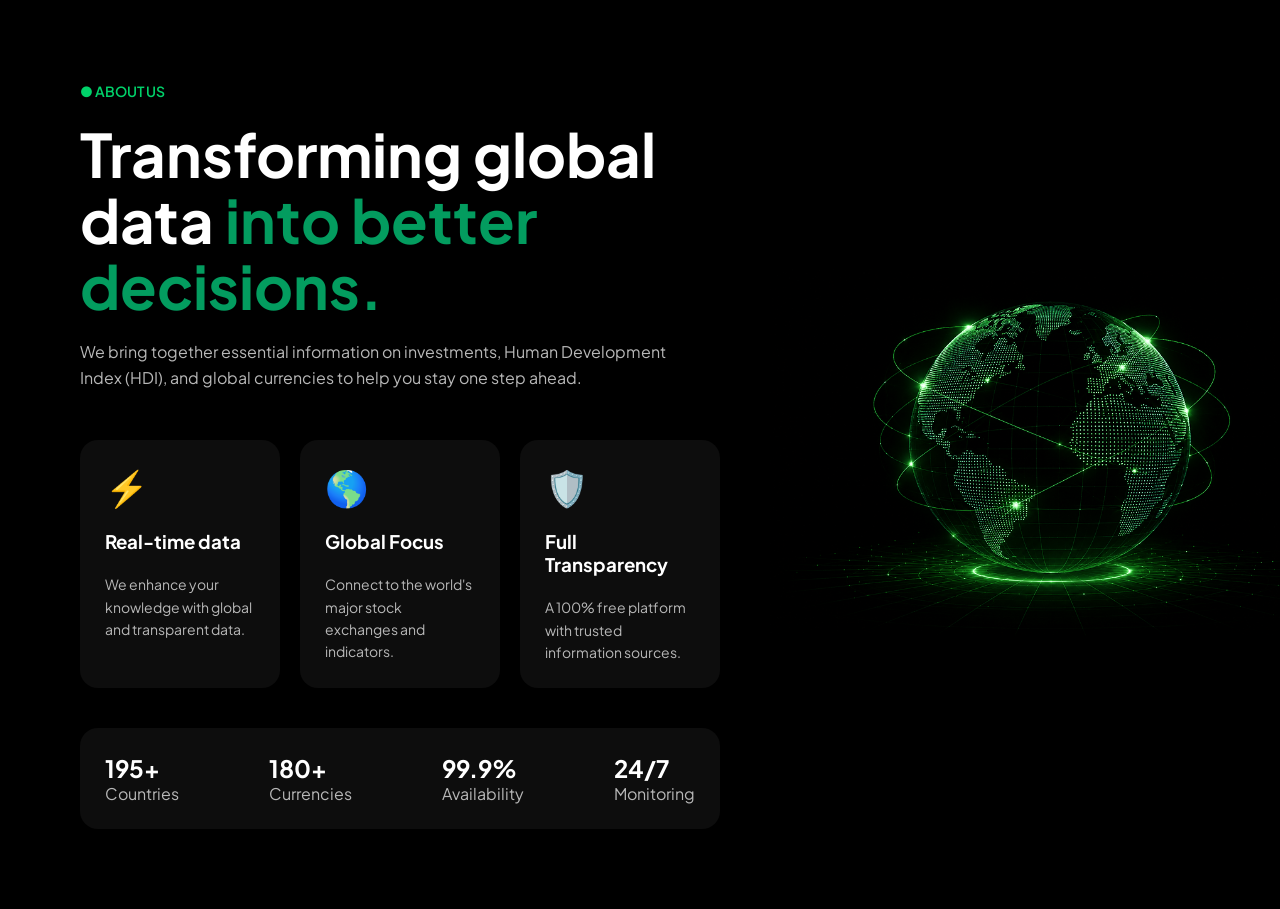
==== aboutUs.html @ 6d00fc7d "criando paginas de contato e about us, para nosso site. Fazendo js simples com if e else" ====
<!doctype html>
<html lang="pt-BR">
  <head>
    <meta charset="UTF-8" />
    <meta name="viewport" content="width=device-width, initial-scale=1.0" />
    <title>Document</title>
    <link rel="stylesheet" href="css/aboutUs.css" />
  </head>
  <body>
    <!doctype html>
    <html lang="en">
      <head>
        <meta charset="UTF-8" />
        <meta name="viewport" content="width=device-width, initial-scale=1.0" />
        <title>About Us</title>

        <link rel="stylesheet" href="about.css" />

        <link
          href="https://fonts.googleapis.com/css2?family=Plus+Jakarta+Sans:wght@300;400;500;600;700&display=swap"
          rel="stylesheet"
        />
      </head>
      <body>
        <section class="about">
          <div class="left">
            <span class="tag">● ABOUT US</span>

            <h1>
              Transforming global data
              <span>into better decisions.</span>
            </h1>

            <p>
              We bring together essential information on investments, Human
              Development Index (HDI), and global currencies to help you stay
              one step ahead.
            </p>

            <div class="cards">
              <div class="card">
                <div class="icon">⚡</div>

                <h3>Real-time data</h3>

                <p>
                  We enhance your knowledge with global and transparent data.
                </p>
              </div>

              <div class="card">
                <div class="icon">🌎</div>

                <h3>Global Focus</h3>

                <p>
                  Connect to the world's major stock exchanges and indicators.
                </p>
              </div>

              <div class="card">
                <div class="icon">🛡️</div>

                <h3>Full Transparency</h3>

                <p>A 100% free platform with trusted information sources.</p>
              </div>
            </div>

            <div class="stats">
              <div>
                <h2>195+</h2>
                <span>Countries</span>
              </div>

              <div>
                <h2>180+</h2>
                <span>Currencies</span>
              </div>

              <div>
                <h2>99.9%</h2>
                <span>Availability</span>
              </div>

              <div>
                <h2>24/7</h2>
                <span>Monitoring</span>
              </div>
            </div>
          </div>

          <div class="right">
            <img src="imgs/image 17.png" alt="Globe" />
          </div>
        </section>
      </body>
    </html>
  </body>
</html>
---- css/aboutUs.css ----
*{
    margin:0;
    padding:0;
    box-sizing:border-box;
    font-family:'Plus Jakarta Sans', sans-serif;
}

body{
    background:#000000;
    color:white;
}

.about{
    min-height:100vh;

    display:flex;
    justify-content:space-between;
    align-items:center;

    padding:80px;
    gap:50px;
}

.left{
    max-width:700px;
}

.tag{
    color:#00D26A;
    font-weight:600;
    font-size:14px;
}

h1{
    margin-top:20px;
    font-size:60px;
    line-height:1.1;
}

h1 span{
    color:#039C5F;
}

.left p{
    margin-top:20px;
    color:#B8B8B8;
    max-width:600px;
    line-height:1.6;
}

.cards{
    display:flex;
    gap:20px;

    margin-top:50px;
}

.card{
    background:#0D0D0D;

    width:200px;

    padding:25px;

    border-radius:18px;

    transition:.3s;
}

.card:hover{
    transform:translateY(-8px);
    border:1px solid #00D26A;
}

.icon{
    font-size:35px;
}

.card h3{
    margin-top:20px;
}

.card p{
    font-size:14px;
}

.stats{
    margin-top:40px;

    background:#0D0D0D;

    border-radius:18px;

    padding:25px;

    display:flex;
    justify-content:space-between;
}

.stats h2{
    color:white;
}

.stats span{
    color:#B8B8B8;
}

.right img{
    width:550px;

    animation:float 5s ease-in-out infinite;
}

@keyframes float{

    0%{
        transform:translateY(0);
    }

    50%{
        transform:translateY(-20px);
    }

    100%{
        transform:translateY(0);
    }

}
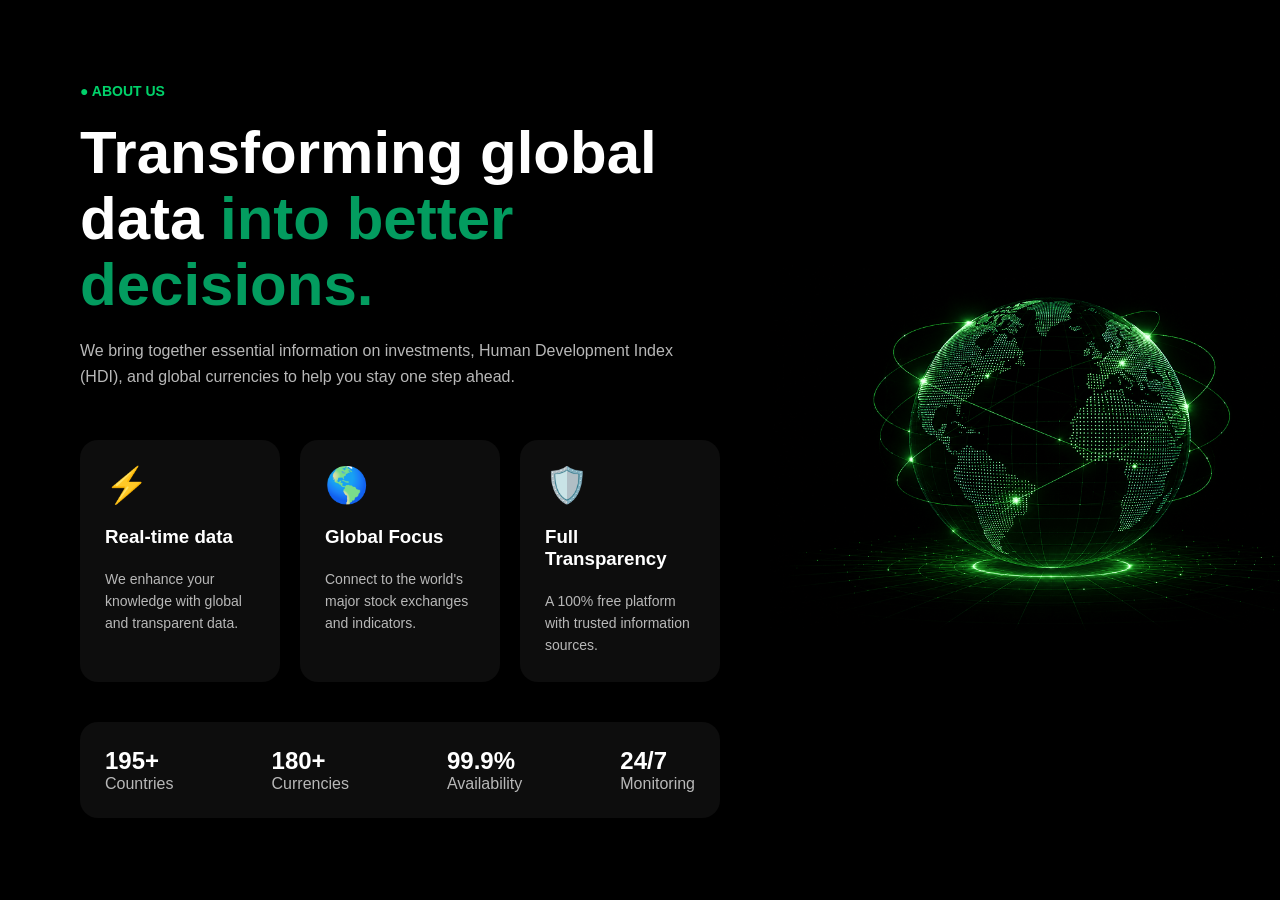
==== commit 99d7f8b5: "finalizando parte com conteudos presentes no index, como o buy me a coffe" ====
--- a/aboutUs.html
+++ b/aboutUs.html
@@ -6,21 +6,6 @@
     <title>Document</title>
     <link rel="stylesheet" href="css/aboutUs.css" />
   </head>
-  <body>
-    <!doctype html>
-    <html lang="en">
-      <head>
-        <meta charset="UTF-8" />
-        <meta name="viewport" content="width=device-width, initial-scale=1.0" />
-        <title>About Us</title>
-
-        <link rel="stylesheet" href="about.css" />
-
-        <link
-          href="https://fonts.googleapis.com/css2?family=Plus+Jakarta+Sans:wght@300;400;500;600;700&display=swap"
-          rel="stylesheet"
-        />
-      </head>
       <body>
         <section class="about">
           <div class="left">
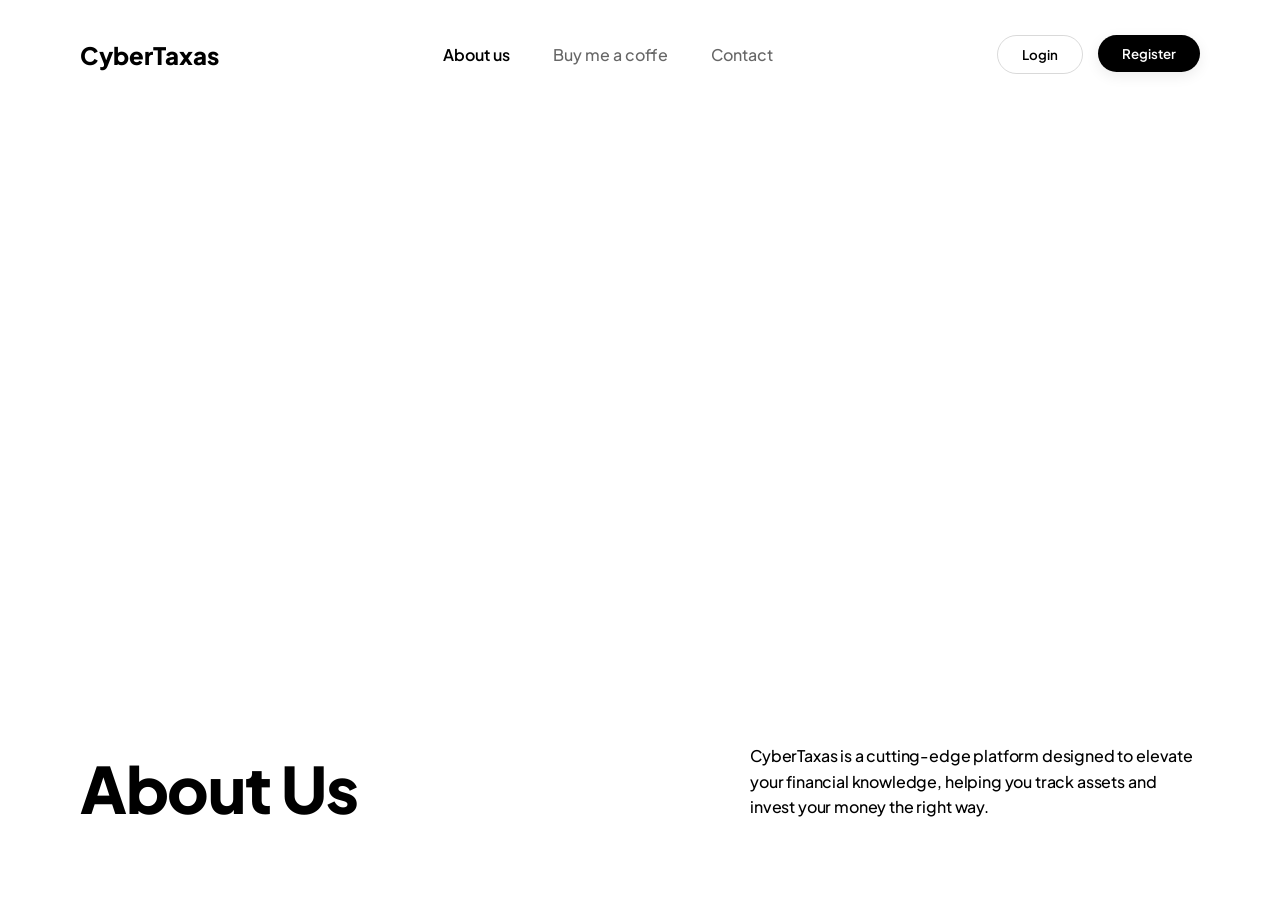
==== commit 02743578: "About Us refeito" ====
--- a/aboutUs.html
+++ b/aboutUs.html
@@ -3,83 +3,50 @@
   <head>
     <meta charset="UTF-8" />
     <meta name="viewport" content="width=device-width, initial-scale=1.0" />
-    <title>Document</title>
+    <title>About Us | CyberTaxas</title>
+    <link rel="preconnect" href="https://fonts.googleapis.com" />
+    <link rel="preconnect" href="https://fonts.gstatic.com" crossorigin />
+    <link href="https://fonts.googleapis.com/css2?family=Plus+Jakarta+Sans:wght@200..800&display=swap" rel="stylesheet" />
+    
     <link rel="stylesheet" href="css/aboutUs.css" />
   </head>
-      <body>
-        <section class="about">
-          <div class="left">
-            <span class="tag">● ABOUT US</span>
+  <body>
+    <video autoplay muted loop playsinline class="coin-video video-light">
+      <source src="videos/bg-about.mp4" type="video/mp4" />
+    </video> 
 
-            <h1>
-              Transforming global data
-              <span>into better decisions.</span>
-            </h1>
+    <div class="page-container">
+      
+      <header class="header">
+        <div class="logo">
+          <a href="index.html" class="brand-logo">CyberTaxas</a>
+        </div>
+        <nav class="links">
+          <a href="aboutUs.html" class="active">About us</a>
+          <a href="buyMeAcoffe.html">Buy me a coffe</a>
+          <a href="#">Contact</a>
+        </nav>
 
-            <p>
-              We bring together essential information on investments, Human
-              Development Index (HDI), and global currencies to help you stay
-              one step ahead.
-            </p>
+        <div class="login-buttons">
+          <a href="login.html">
+            <button class="btn btn-secondary">Login</button>
+          </a>
+          <a href="register.html">
+            <button class="btn btn-primary">Register</button>
+          </a>
+        </div>
+      </header>
 
-            <div class="cards">
-              <div class="card">
-                <div class="icon">⚡</div>
+      <main class="content-footer">
+        <h1 class="about-title">About Us</h1>
+        
+        <p class="about-description">
+          CyberTaxas is a cutting-edge platform designed to elevate your financial knowledge, 
+          helping you track assets and invest your money the right way.
+        </p>
+      </main>
 
-                <h3>Real-time data</h3>
 
-                <p>
-                  We enhance your knowledge with global and transparent data.
-                </p>
-              </div>
-
-              <div class="card">
-                <div class="icon">🌎</div>
-
-                <h3>Global Focus</h3>
-
-                <p>
-                  Connect to the world's major stock exchanges and indicators.
-                </p>
-              </div>
-
-              <div class="card">
-                <div class="icon">🛡️</div>
-
-                <h3>Full Transparency</h3>
-
-                <p>A 100% free platform with trusted information sources.</p>
-              </div>
-            </div>
-
-            <div class="stats">
-              <div>
-                <h2>195+</h2>
-                <span>Countries</span>
-              </div>
-
-              <div>
-                <h2>180+</h2>
-                <span>Currencies</span>
-              </div>
-
-              <div>
-                <h2>99.9%</h2>
-                <span>Availability</span>
-              </div>
-
-              <div>
-                <h2>24/7</h2>
-                <span>Monitoring</span>
-              </div>
-            </div>
-          </div>
-
-          <div class="right">
-            <img src="imgs/image 17.png" alt="Globe" />
-          </div>
-        </section>
-      </body>
-    </html>
+    </div>
   </body>
-</html>
+</html>
--- a/css/aboutUs.css
+++ b/css/aboutUs.css
@@ -1,128 +1,198 @@
-*{
-    margin:0;
-    padding:0;
-    box-sizing:border-box;
-    font-family:'Plus Jakarta Sans', sans-serif;
+
+* {
+    box-sizing: border-box;
 }
 
-body{
-    background:#000000;
-    color:white;
+body, html {
+    margin: 0;
+    padding: 0;
+    width: 100%;
+    height: 100%;
+    overflow: hidden;
+    font-family: "Plus Jakarta Sans", sans-serif;
+    background-color: transparent; 
 }
 
-.about{
-    min-height:100vh;
 
-    display:flex;
-    justify-content:space-between;
-    align-items:center;
-
-    padding:80px;
-    gap:50px;
+.coin-video {
+    position: fixed;
+    top: 50%;
+    left: 50%;
+    width: 100vw;
+    height: 100vh;
+    z-index: -1; 
+    transform: translate(-50%, -50%);
+    object-fit: cover;
 }
 
-.left{
-    max-width:700px;
+
+.page-container {
+    position: relative;
+    width: 100%;
+    height: 100%;
+    display: flex;
+    flex-direction: column;
+    justify-content: space-between; 
+    padding: 20px 80px;
+    z-index: 1;
+    background: transparent;
 }
 
-.tag{
-    color:#00D26A;
-    font-weight:600;
-    font-size:14px;
+
+.header {
+    display: flex;
+    justify-content: space-between;
+    align-items: center;
+    width: 100%;
+    padding: 15px 0;
 }
 
-h1{
-    margin-top:20px;
-    font-size:60px;
-    line-height:1.1;
+.brand-logo {
+    font-size: 24px;
+    font-weight: 800;
+    text-decoration: none;
+    color: #000000;
 }
 
-h1 span{
-    color:#039C5F;
+.brand-logo span {
+    color: rgb(56, 255, 189); 
 }
 
-.left p{
-    margin-top:20px;
-    color:#B8B8B8;
-    max-width:600px;
-    line-height:1.6;
+.links a {
+    margin: 0 20px;
+    text-decoration: none;
+    color: rgba(0, 0, 0, 0.6); 
+    font-weight: 500;
+    transition: all 0.3s ease;
 }
 
-.cards{
-    display:flex;
-    gap:20px;
-
-    margin-top:50px;
+.links a:hover, 
+.links a.active {
+    color: #000000;
+    font-weight: 600;
 }
 
-.card{
-    background:#0D0D0D;
 
-    width:200px;
-
-    padding:25px;
-
-    border-radius:18px;
-
-    transition:.3s;
+.login-buttons {
+    display: flex;
+    gap: 15px;
 }
 
-.card:hover{
-    transform:translateY(-8px);
-    border:1px solid #00D26A;
+.btn {
+    padding: 10px 24px;
+    border-radius: 30px;
+    font-family: inherit;
+    font-weight: 600;
+    cursor: pointer;
+    border: none;
+    transition: all 0.3s ease;
 }
 
-.icon{
-    font-size:35px;
+
+.btn-secondary {
+    background-color: transparent;
+    color: #000000;
+    border: 1px solid rgba(0, 0, 0, 0.15);
 }
 
-.card h3{
-    margin-top:20px;
+.btn-secondary:hover {
+    background-color: rgba(0, 0, 0, 0.04);
+    border-color: rgba(0, 0, 0, 0.3);
 }
 
-.card p{
-    font-size:14px;
+
+.btn-primary {
+    background-color: #000000;
+    color: #ffffff;
+    box-shadow: 0 4px 14px rgba(0, 0, 0, 0.08);
 }
 
-.stats{
-    margin-top:40px;
-
-    background:#0D0D0D;
-
-    border-radius:18px;
-
-    padding:25px;
-
-    display:flex;
-    justify-content:space-between;
+.btn-primary:hover {
+    background-color: #1a1a1a;
+    transform: translateY(-1px);
+    box-shadow: 0 6px 20px rgba(0, 0, 0, 0.12);
 }
 
-.stats h2{
-    color:white;
+
+.content-footer {
+    display: flex;
+    justify-content: space-between;
+    align-items: flex-end; 
+    width: 100%;
+    margin-bottom: 60px; 
 }
 
-.stats span{
-    color:#B8B8B8;
+.about-title {
+    font-size: 64px;
+    font-weight: 800;
+    color: #000000;
+    margin: 0;
+    line-height: 1;
+    letter-spacing: -0.02em;
 }
 
-.right img{
-    width:550px;
-
-    animation:float 5s ease-in-out infinite;
+.about-description {
+    max-width: 450px;
+    font-size: 16px;
+    line-height: 1.6;
+    color: #000000; 
+    font-weight: 500;  
+    letter-spacing: -0.01em;
+    margin: 0;
+}
+.scroll-indicator {
+    position: absolute;
+    bottom: 20px;
+    left: 50%;
+    transform: translateX(-50%);
+    font-size: 11px;
+    font-weight: 600;
+    color: rgba(0, 0, 0, 0.5);
+    text-transform: uppercase;
+    letter-spacing: 1.5px;
+    text-align: center;
 }
 
-@keyframes float{
+.scroll-indicator span {
+    display: block;
+    margin-top: 4px;
+    animation: bounce 2s infinite;
+}
 
-    0%{
-        transform:translateY(0);
+@keyframes bounce {
+    0%, 20%, 50%, 80%, 100% { transform: translateY(0); }
+    40% { transform: translateY(-5px); }
+    60% { transform: translateY(-3px); }
+}
+@media (max-width: 768px) {
+    .page-container {
+        padding: 20px;
     }
-
-    50%{
-        transform:translateY(-20px);
+    
+    .header {
+        flex-direction: column;
+        gap: 15px;
     }
-
-    100%{
-        transform:translateY(0);
+    
+    .links {
+        display: flex;
+        gap: 10px;
+        flex-wrap: wrap;
+        justify-content: center;
     }
-
+    
+    .links a {
+        margin: 0 5px;
+    }
+    
+    .content-footer {
+        flex-direction: column;
+        align-items: flex-start;
+        gap: 20px;
+        margin-bottom: 80px;
+    }
+    
+    .about-title {
+        font-size: 40px;
+    }
 }
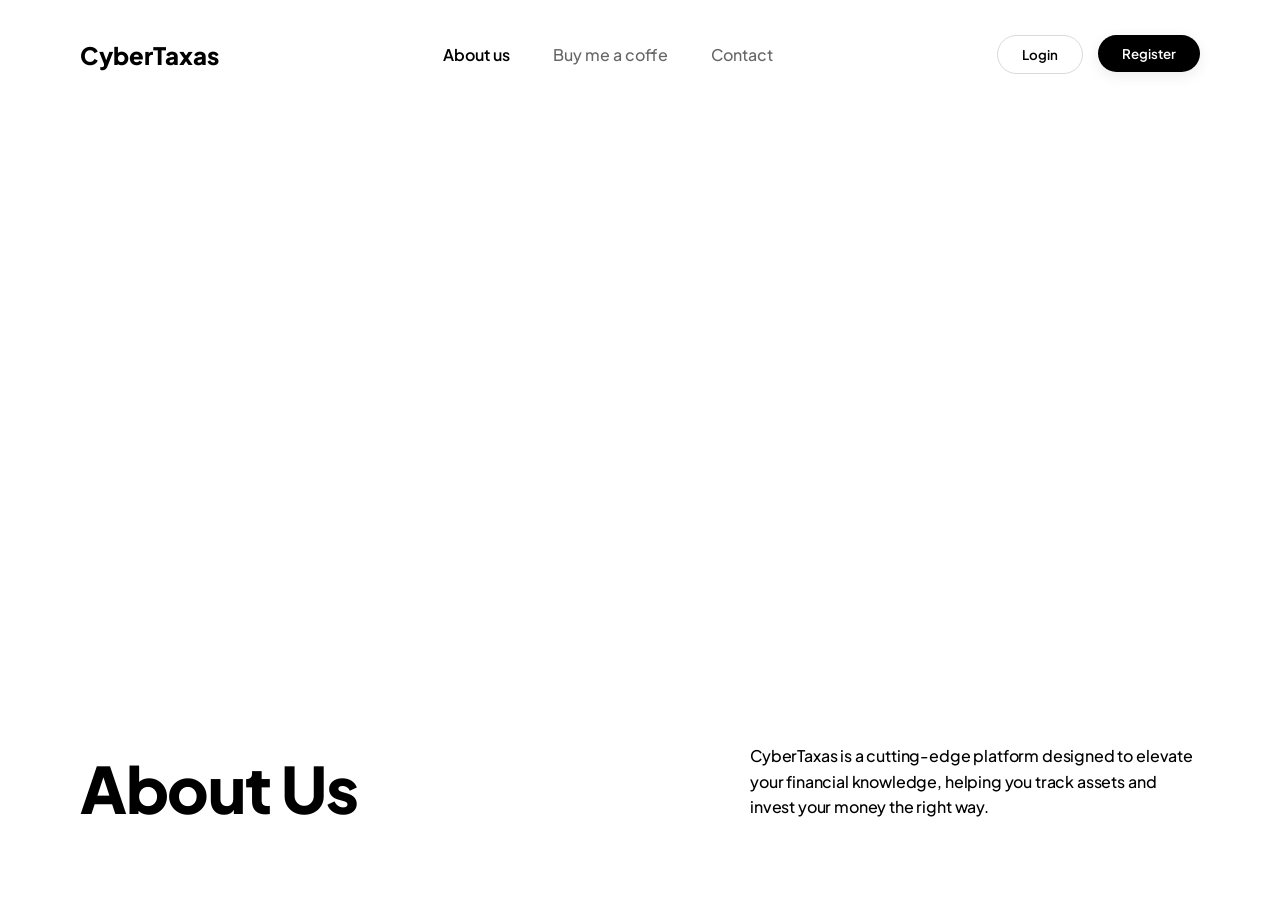
==== commit a0197938: "Merge branch 'main' of https://github.com/leoonavas/CyberTaxas" ====
--- a/aboutUs.html
+++ b/aboutUs.html
@@ -1,4 +1,4 @@
-<!doctype html>
+<!doctype html> 
 <html lang="pt-BR">
   <head>
     <meta charset="UTF-8" />
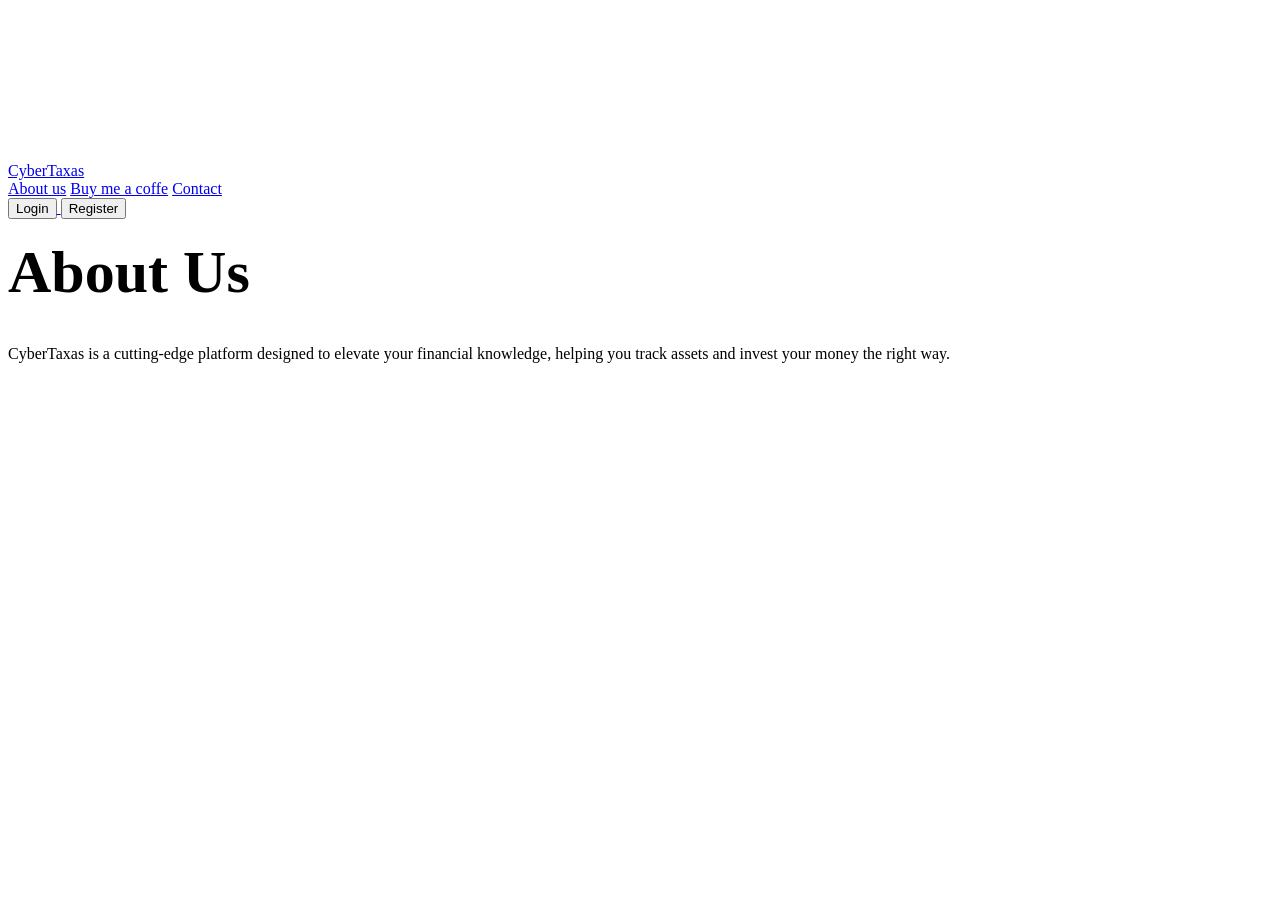
==== commit 93dda4f4: "Primeiro commit do projeto" ====
--- a/aboutUs.html
+++ b/aboutUs.html
@@ -24,7 +24,7 @@
         <nav class="links">
           <a href="aboutUs.html" class="active">About us</a>
           <a href="buyMeAcoffe.html">Buy me a coffe</a>
-          <a href="#">Contact</a>
+          <a href="contact.html">Contact</a>
         </nav>
 
         <div class="login-buttons">
--- a/css/aboutUs.css
+++ b/css/aboutUs.css
@@ -1,18 +1,163 @@
+:root {
+    
+    --color-primary-bg: #FFFFFF;
+    --color-primary-text: #FFFFFF;
+    --color-brand-accent: rgb(56, 255, 189);
+    --color-dark-bg: #1a1a1a;
+
+    
+    --color-link-dimmed: rgba(255, 255, 255, 0.6); 
+    --color-scroll-indicator: rgba(255, 255, 255, 0.5);
+
+    
+    --border-secondary: 1px solid rgba(255, 255, 255, 0.25);
+    --border-secondary-hover: rgba(255, 255, 255, 0.1);
+    --shadow-primary: 0 4px 14px rgba(0, 0, 0, 0.08);
+    --shadow-primary-hover: 0 6px 20px rgba(0, 0, 0, 0.12);
+
+    
+    --font-main: "Plus Jakarta Sans", sans-serif;
+    --transition-fast: all 0.3s ease;
+}
 
 * {
     box-sizing: border-box;
 }
 
+<<<<<<< HEAD
+body{
+    background:#050505;
+    color:white;
+}
+
+.about{
+    min-height:100vh;
+
+    display:flex;
+    justify-content:space-between;
+    align-items:center;
+
+    padding:80px;
+    gap:50px;
+}
+
+.left{
+    max-width:700px;
+}
+
+.tag{
+    color:#00D26A;
+    font-weight:600;
+    font-size:14px;
+}
+
+h1{
+    margin-top:20px;
+    font-size:60px;
+    line-height:1.1;
+}
+
+h1 span{
+    color:#039C5F;
+}
+
+.left p{
+    margin-top:20px;
+    color:#B8B8B8;
+    max-width:600px;
+    line-height:1.6;
+}
+
+.cards{
+    display:flex;
+    gap:20px;
+    margin-top:50px;
+}
+
+.card{
+    background:#0D0D0D;
+    width:200px;
+    padding:25px;
+    border-radius:18px;
+    transition:.3s;
+}
+
+.card:hover{
+    transform:translateY(-8px);
+    border:1px solid #00D26A;
+}
+
+.icon{
+    font-size:35px;
+}
+
+.card h3{
+    margin-top:20px;
+}
+
+.card p{
+    font-size:14px;
+}
+
+.stats{
+    margin-top:40px;
+    background:#0D0D0D;
+    border-radius:18px;
+    padding:25px;
+    display:flex;
+    justify-content:space-between;
+}
+
+.stats h2{
+    color:white;
+}
+
+.stats span{
+    color:#B8B8B8;
+}
+
+.right img{
+    width:550px;
+    animation:float 5s ease-in-out infinite;
+    background: #050505;
+}
+
+@keyframes float{
+    0%{ transform:translateY(0); }
+    50%{ transform:translateY(-20px); }
+    100%{ transform:translateY(0); }
+}
+
+/* ========================= */
+/* MOBILE FINAL (3 CARDS CORRETOS) */
+/* ========================= */
+@media (max-width: 768px) {
+
+  /* REMOVE IMAGEM */
+  .right {
+    display: none;
+  }
+
+  /* LAYOUT */
+  .about {
+    flex-direction: column;
+    align-items: center;
+    padding: 60px 16px 30px; /* menos padding lateral = mais espaço pros cards */
+    text-align: center;
+  }
+
+  .left {
+=======
 body, html {
     margin: 0;
     padding: 0;
+>>>>>>> a01979388dd75987883e92ff97442fc62e1016c0
     width: 100%;
     height: 100%;
     overflow: hidden;
-    font-family: "Plus Jakarta Sans", sans-serif;
+    font-family: var(--font-main);
     background-color: transparent; 
 }
-
 
 .coin-video {
     position: fixed;
@@ -24,7 +169,6 @@
     transform: translate(-50%, -50%);
     object-fit: cover;
 }
-
 
 .page-container {
     position: relative;
@@ -38,7 +182,6 @@
     background: transparent;
 }
 
-
 .header {
     display: flex;
     justify-content: space-between;
@@ -51,27 +194,26 @@
     font-size: 24px;
     font-weight: 800;
     text-decoration: none;
-    color: #000000;
+    color: var(--color-primary-text);
 }
 
 .brand-logo span {
-    color: rgb(56, 255, 189); 
+    color: var(--color-brand-accent); 
 }
 
 .links a {
     margin: 0 20px;
     text-decoration: none;
-    color: rgba(0, 0, 0, 0.6); 
+    color: var(--color-link-dimmed); 
     font-weight: 500;
-    transition: all 0.3s ease;
+    transition: var(--transition-fast);
 }
 
 .links a:hover, 
 .links a.active {
-    color: #000000;
+    color: var(--color-primary-text);
     font-weight: 600;
 }
-
 
 .login-buttons {
     display: flex;
@@ -85,34 +227,31 @@
     font-weight: 600;
     cursor: pointer;
     border: none;
-    transition: all 0.3s ease;
-}
-
+    transition: var(--transition-fast);
+}
 
 .btn-secondary {
     background-color: transparent;
-    color: #000000;
-    border: 1px solid rgba(0, 0, 0, 0.15);
+    color: var(--color-primary-text);
+    border: var(--border-secondary);
 }
 
 .btn-secondary:hover {
-    background-color: rgba(0, 0, 0, 0.04);
-    border-color: rgba(0, 0, 0, 0.3);
-}
-
+    background-color: var(--border-secondary-hover);
+}
 
 .btn-primary {
-    background-color: #000000;
-    color: #ffffff;
-    box-shadow: 0 4px 14px rgba(0, 0, 0, 0.08);
+    background-color: var(--color-primary-bg);
+    color: var(--color-dark-bg); 
+    box-shadow: var(--shadow-primary);
 }
 
 .btn-primary:hover {
-    background-color: #1a1a1a;
+    background-color: var(--color-dark-bg);
+    color: var(--color-primary-text); 
     transform: translateY(-1px);
-    box-shadow: 0 6px 20px rgba(0, 0, 0, 0.12);
-}
-
+    box-shadow: var(--shadow-primary-hover);
+}
 
 .content-footer {
     display: flex;
@@ -125,7 +264,7 @@
 .about-title {
     font-size: 64px;
     font-weight: 800;
-    color: #000000;
+    color: var(--color-primary-text);
     margin: 0;
     line-height: 1;
     letter-spacing: -0.02em;
@@ -135,11 +274,12 @@
     max-width: 450px;
     font-size: 16px;
     line-height: 1.6;
-    color: #000000; 
+    color: var(--color-primary-text); 
     font-weight: 500;  
     letter-spacing: -0.01em;
     margin: 0;
 }
+
 .scroll-indicator {
     position: absolute;
     bottom: 20px;
@@ -147,7 +287,7 @@
     transform: translateX(-50%);
     font-size: 11px;
     font-weight: 600;
-    color: rgba(0, 0, 0, 0.5);
+    color: var(--color-scroll-indicator);
     text-transform: uppercase;
     letter-spacing: 1.5px;
     text-align: center;
@@ -164,6 +304,7 @@
     40% { transform: translateY(-5px); }
     60% { transform: translateY(-3px); }
 }
+
 @media (max-width: 768px) {
     .page-container {
         padding: 20px;
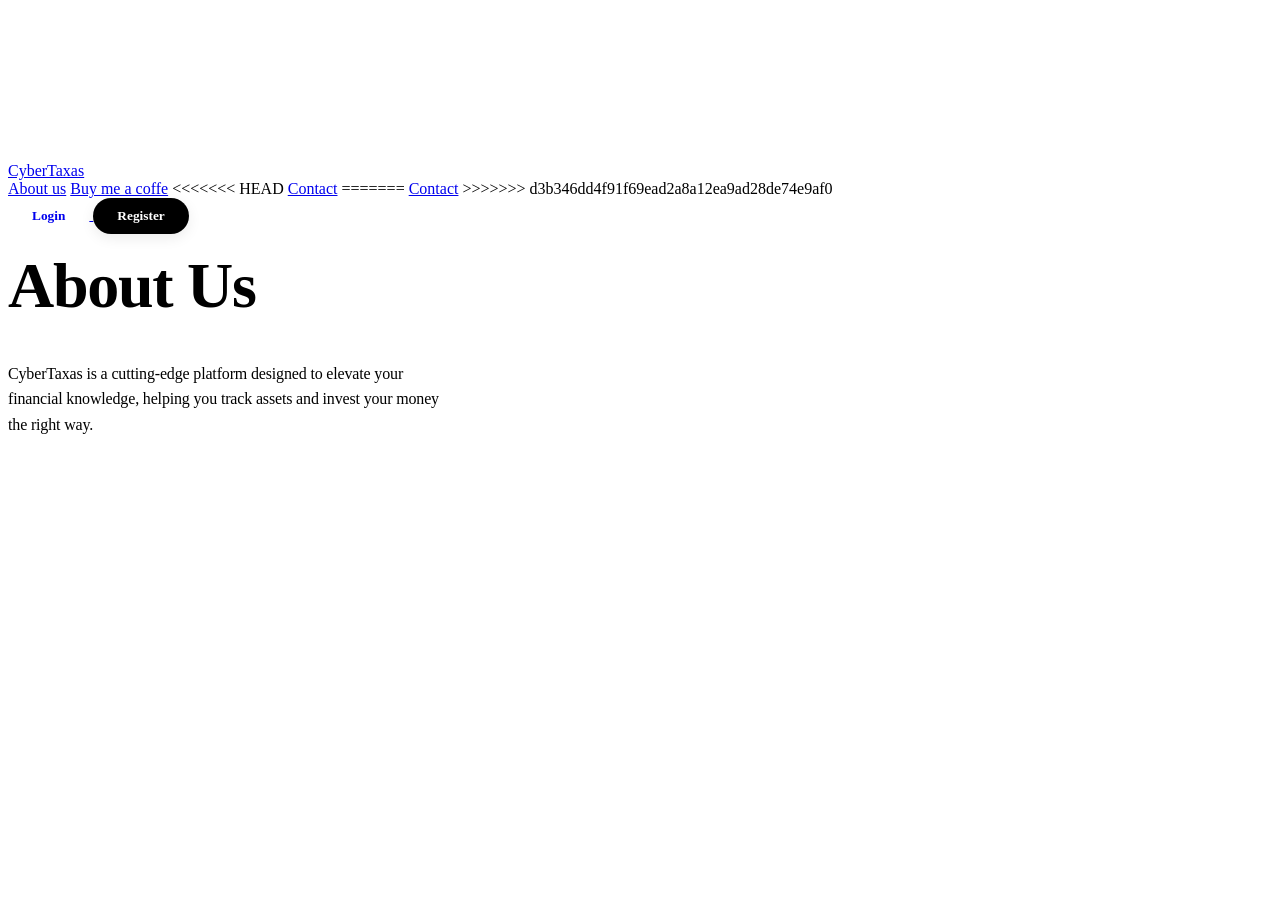
==== commit 35cb62b9: "Merge branch 'main' of https://github.com/leoonavas/CyberTaxas" ====
--- a/aboutUs.html
+++ b/aboutUs.html
@@ -24,7 +24,11 @@
         <nav class="links">
           <a href="aboutUs.html" class="active">About us</a>
           <a href="buyMeAcoffe.html">Buy me a coffe</a>
+<<<<<<< HEAD
           <a href="contact.html">Contact</a>
+=======
+          <a href="#">Contact</a>
+>>>>>>> d3b346dd4f91f69ead2a8a12ea9ad28de74e9af0
         </nav>
 
         <div class="login-buttons">
--- a/css/aboutUs.css
+++ b/css/aboutUs.css
@@ -1,3 +1,4 @@
+<<<<<<< HEAD
 :root {
     
     --color-primary-bg: #FFFFFF;
@@ -19,6 +20,8 @@
     --font-main: "Plus Jakarta Sans", sans-serif;
     --transition-fast: all 0.3s ease;
 }
+=======
+>>>>>>> d3b346dd4f91f69ead2a8a12ea9ad28de74e9af0
 
 * {
     box-sizing: border-box;
@@ -155,10 +158,18 @@
     width: 100%;
     height: 100%;
     overflow: hidden;
+<<<<<<< HEAD
     font-family: var(--font-main);
     background-color: transparent; 
 }
 
+=======
+    font-family: "Plus Jakarta Sans", sans-serif;
+    background-color: transparent; 
+}
+
+
+>>>>>>> d3b346dd4f91f69ead2a8a12ea9ad28de74e9af0
 .coin-video {
     position: fixed;
     top: 50%;
@@ -170,6 +181,10 @@
     object-fit: cover;
 }
 
+<<<<<<< HEAD
+=======
+
+>>>>>>> d3b346dd4f91f69ead2a8a12ea9ad28de74e9af0
 .page-container {
     position: relative;
     width: 100%;
@@ -182,6 +197,10 @@
     background: transparent;
 }
 
+<<<<<<< HEAD
+=======
+
+>>>>>>> d3b346dd4f91f69ead2a8a12ea9ad28de74e9af0
 .header {
     display: flex;
     justify-content: space-between;
@@ -194,27 +213,49 @@
     font-size: 24px;
     font-weight: 800;
     text-decoration: none;
+<<<<<<< HEAD
     color: var(--color-primary-text);
 }
 
 .brand-logo span {
     color: var(--color-brand-accent); 
+=======
+    color: #000000;
+}
+
+.brand-logo span {
+    color: rgb(56, 255, 189); 
+>>>>>>> d3b346dd4f91f69ead2a8a12ea9ad28de74e9af0
 }
 
 .links a {
     margin: 0 20px;
     text-decoration: none;
+<<<<<<< HEAD
     color: var(--color-link-dimmed); 
     font-weight: 500;
     transition: var(--transition-fast);
+=======
+    color: rgba(0, 0, 0, 0.6); 
+    font-weight: 500;
+    transition: all 0.3s ease;
+>>>>>>> d3b346dd4f91f69ead2a8a12ea9ad28de74e9af0
 }
 
 .links a:hover, 
 .links a.active {
+<<<<<<< HEAD
     color: var(--color-primary-text);
     font-weight: 600;
 }
 
+=======
+    color: #000000;
+    font-weight: 600;
+}
+
+
+>>>>>>> d3b346dd4f91f69ead2a8a12ea9ad28de74e9af0
 .login-buttons {
     display: flex;
     gap: 15px;
@@ -227,6 +268,7 @@
     font-weight: 600;
     cursor: pointer;
     border: none;
+<<<<<<< HEAD
     transition: var(--transition-fast);
 }
 
@@ -253,6 +295,37 @@
     box-shadow: var(--shadow-primary-hover);
 }
 
+=======
+    transition: all 0.3s ease;
+}
+
+
+.btn-secondary {
+    background-color: transparent;
+    color: #000000;
+    border: 1px solid rgba(0, 0, 0, 0.15);
+}
+
+.btn-secondary:hover {
+    background-color: rgba(0, 0, 0, 0.04);
+    border-color: rgba(0, 0, 0, 0.3);
+}
+
+
+.btn-primary {
+    background-color: #000000;
+    color: #ffffff;
+    box-shadow: 0 4px 14px rgba(0, 0, 0, 0.08);
+}
+
+.btn-primary:hover {
+    background-color: #1a1a1a;
+    transform: translateY(-1px);
+    box-shadow: 0 6px 20px rgba(0, 0, 0, 0.12);
+}
+
+
+>>>>>>> d3b346dd4f91f69ead2a8a12ea9ad28de74e9af0
 .content-footer {
     display: flex;
     justify-content: space-between;
@@ -264,7 +337,11 @@
 .about-title {
     font-size: 64px;
     font-weight: 800;
+<<<<<<< HEAD
     color: var(--color-primary-text);
+=======
+    color: #000000;
+>>>>>>> d3b346dd4f91f69ead2a8a12ea9ad28de74e9af0
     margin: 0;
     line-height: 1;
     letter-spacing: -0.02em;
@@ -274,12 +351,19 @@
     max-width: 450px;
     font-size: 16px;
     line-height: 1.6;
+<<<<<<< HEAD
     color: var(--color-primary-text); 
+=======
+    color: #000000; 
+>>>>>>> d3b346dd4f91f69ead2a8a12ea9ad28de74e9af0
     font-weight: 500;  
     letter-spacing: -0.01em;
     margin: 0;
 }
-
+<<<<<<< HEAD
+
+=======
+>>>>>>> d3b346dd4f91f69ead2a8a12ea9ad28de74e9af0
 .scroll-indicator {
     position: absolute;
     bottom: 20px;
@@ -287,7 +371,11 @@
     transform: translateX(-50%);
     font-size: 11px;
     font-weight: 600;
+<<<<<<< HEAD
     color: var(--color-scroll-indicator);
+=======
+    color: rgba(0, 0, 0, 0.5);
+>>>>>>> d3b346dd4f91f69ead2a8a12ea9ad28de74e9af0
     text-transform: uppercase;
     letter-spacing: 1.5px;
     text-align: center;
@@ -304,7 +392,10 @@
     40% { transform: translateY(-5px); }
     60% { transform: translateY(-3px); }
 }
-
+<<<<<<< HEAD
+
+=======
+>>>>>>> d3b346dd4f91f69ead2a8a12ea9ad28de74e9af0
 @media (max-width: 768px) {
     .page-container {
         padding: 20px;
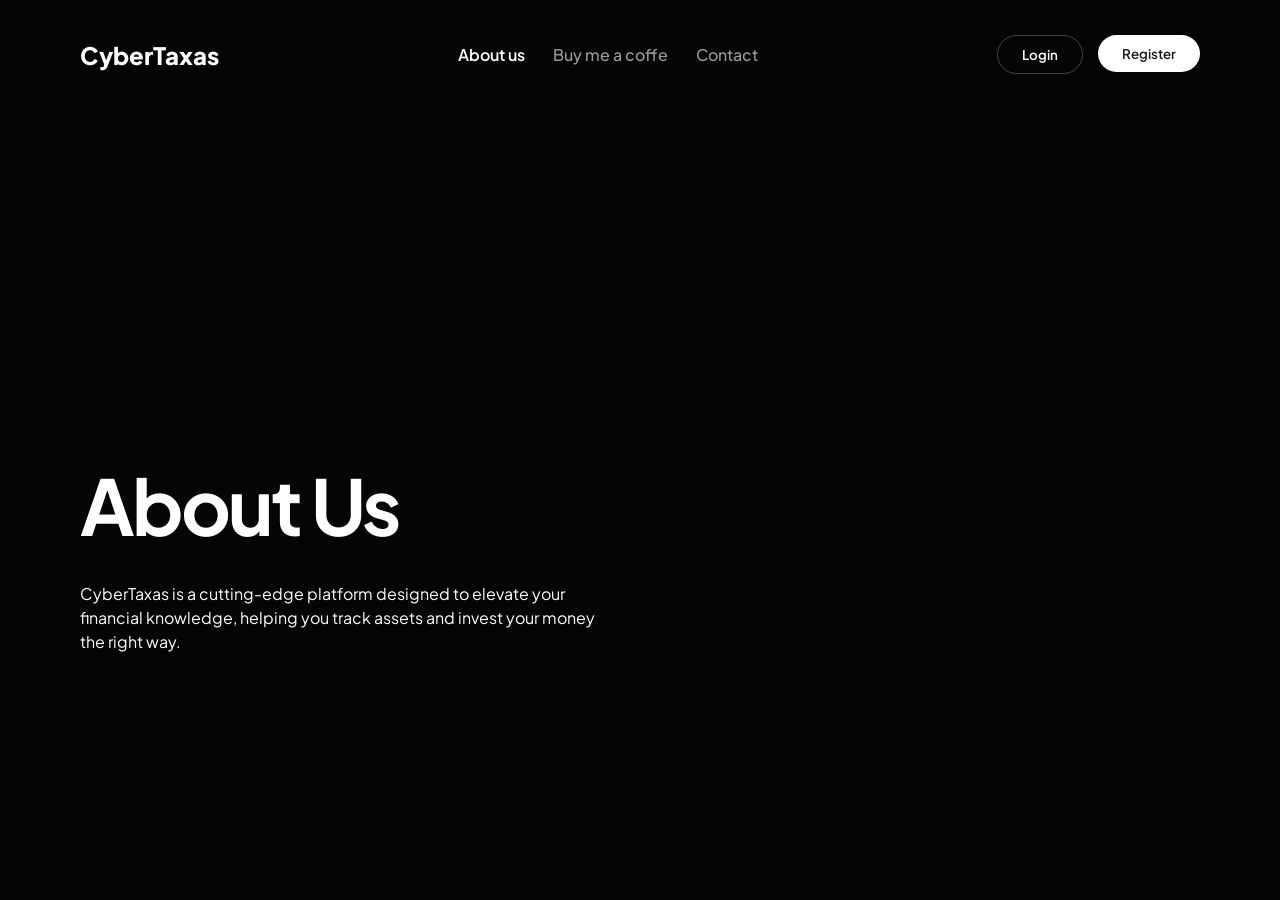
==== commit 54e7d809: "Resolve merge conflicts in HTML, CSS, and JS files" ====
--- a/aboutUs.html
+++ b/aboutUs.html
@@ -24,11 +24,7 @@
         <nav class="links">
           <a href="aboutUs.html" class="active">About us</a>
           <a href="buyMeAcoffe.html">Buy me a coffe</a>
-<<<<<<< HEAD
           <a href="contact.html">Contact</a>
-=======
-          <a href="#">Contact</a>
->>>>>>> d3b346dd4f91f69ead2a8a12ea9ad28de74e9af0
         </nav>
 
         <div class="login-buttons">
--- a/css/aboutUs.css
+++ b/css/aboutUs.css
@@ -1,4 +1,3 @@
-<<<<<<< HEAD
 :root {
     
     --color-primary-bg: #FFFFFF;
@@ -20,17 +19,35 @@
     --font-main: "Plus Jakarta Sans", sans-serif;
     --transition-fast: all 0.3s ease;
 }
-=======
->>>>>>> d3b346dd4f91f69ead2a8a12ea9ad28de74e9af0
 
 * {
     box-sizing: border-box;
 }
 
-<<<<<<< HEAD
+html, body {
+    height: 100%;
+    margin: 0;
+    padding: 0;
+}
+
 body{
     background:#050505;
     color:white;
+    font-family: "Plus Jakarta Sans", sans-serif;
+    min-height: 100vh;
+    margin: 0;
+    line-height: 1.5;
+    overflow-x: hidden;
+}
+
+.coin-video {
+    position: fixed;
+    inset: 0;
+    width: 100vw;
+    height: 100vh;
+    object-fit: cover;
+    z-index: -1;
+    pointer-events: none;
 }
 
 .about{
@@ -131,9 +148,6 @@
     100%{ transform:translateY(0); }
 }
 
-/* ========================= */
-/* MOBILE FINAL (3 CARDS CORRETOS) */
-/* ========================= */
 @media (max-width: 768px) {
 
   /* REMOVE IMAGEM */
@@ -150,27 +164,14 @@
   }
 
   .left {
-=======
-body, html {
-    margin: 0;
-    padding: 0;
->>>>>>> a01979388dd75987883e92ff97442fc62e1016c0
     width: 100%;
     height: 100%;
     overflow: hidden;
-<<<<<<< HEAD
     font-family: var(--font-main);
-    background-color: transparent; 
-}
-
-=======
-    font-family: "Plus Jakarta Sans", sans-serif;
-    background-color: transparent; 
-}
-
-
->>>>>>> d3b346dd4f91f69ead2a8a12ea9ad28de74e9af0
-.coin-video {
+    background-color: transparent;
+  }
+
+  .coin-video {
     position: fixed;
     top: 50%;
     left: 50%;
@@ -179,28 +180,20 @@
     z-index: -1; 
     transform: translate(-50%, -50%);
     object-fit: cover;
-}
-
-<<<<<<< HEAD
-=======
-
->>>>>>> d3b346dd4f91f69ead2a8a12ea9ad28de74e9af0
+  }
+}
+
 .page-container {
     position: relative;
     width: 100%;
     height: 100%;
     display: flex;
     flex-direction: column;
-    justify-content: space-between; 
     padding: 20px 80px;
     z-index: 1;
     background: transparent;
 }
 
-<<<<<<< HEAD
-=======
-
->>>>>>> d3b346dd4f91f69ead2a8a12ea9ad28de74e9af0
 .header {
     display: flex;
     justify-content: space-between;
@@ -213,49 +206,34 @@
     font-size: 24px;
     font-weight: 800;
     text-decoration: none;
-<<<<<<< HEAD
     color: var(--color-primary-text);
 }
 
 .brand-logo span {
     color: var(--color-brand-accent); 
-=======
-    color: #000000;
-}
-
-.brand-logo span {
-    color: rgb(56, 255, 189); 
->>>>>>> d3b346dd4f91f69ead2a8a12ea9ad28de74e9af0
+}
+
+.links {
+    display: flex;
+    justify-content: center;
+    gap: 28px;
+    flex: 1;
 }
 
 .links a {
-    margin: 0 20px;
+    margin: 0;
     text-decoration: none;
-<<<<<<< HEAD
     color: var(--color-link-dimmed); 
     font-weight: 500;
     transition: var(--transition-fast);
-=======
-    color: rgba(0, 0, 0, 0.6); 
-    font-weight: 500;
-    transition: all 0.3s ease;
->>>>>>> d3b346dd4f91f69ead2a8a12ea9ad28de74e9af0
 }
 
 .links a:hover, 
 .links a.active {
-<<<<<<< HEAD
     color: var(--color-primary-text);
     font-weight: 600;
 }
 
-=======
-    color: #000000;
-    font-weight: 600;
-}
-
-
->>>>>>> d3b346dd4f91f69ead2a8a12ea9ad28de74e9af0
 .login-buttons {
     display: flex;
     gap: 15px;
@@ -268,7 +246,6 @@
     font-weight: 600;
     cursor: pointer;
     border: none;
-<<<<<<< HEAD
     transition: var(--transition-fast);
 }
 
@@ -295,75 +272,59 @@
     box-shadow: var(--shadow-primary-hover);
 }
 
-=======
-    transition: all 0.3s ease;
-}
-
-
-.btn-secondary {
-    background-color: transparent;
-    color: #000000;
-    border: 1px solid rgba(0, 0, 0, 0.15);
-}
-
-.btn-secondary:hover {
-    background-color: rgba(0, 0, 0, 0.04);
-    border-color: rgba(0, 0, 0, 0.3);
-}
-
-
-.btn-primary {
-    background-color: #000000;
-    color: #ffffff;
-    box-shadow: 0 4px 14px rgba(0, 0, 0, 0.08);
-}
-
-.btn-primary:hover {
-    background-color: #1a1a1a;
-    transform: translateY(-1px);
-    box-shadow: 0 6px 20px rgba(0, 0, 0, 0.12);
-}
-
-
->>>>>>> d3b346dd4f91f69ead2a8a12ea9ad28de74e9af0
+.about-title {
+    font-size: clamp(3.2rem, 6vw, 5rem);
+    font-weight: 700;
+    color: var(--color-primary-text);
+    margin: 0;
+    line-height: 0.95;
+    letter-spacing: -0.04em;
+    max-width: 720px;
+    margin-top: 160px;
+}
+
+.about-description {
+    max-width: 520px;
+    color: var(--color-primary-text); 
+    margin-top: 20px;
+    margin-left: 0;
+}
+ 
 .content-footer {
-    display: flex;
-    justify-content: space-between;
-    align-items: flex-end; 
+    flex: 1;
+    display: flex;
+    flex-direction: column;
+    align-items: flex-start;
+    gap: 20px;
     width: 100%;
-    margin-bottom: 60px; 
-}
-
-.about-title {
-    font-size: 64px;
-    font-weight: 800;
-<<<<<<< HEAD
-    color: var(--color-primary-text);
-=======
-    color: #000000;
->>>>>>> d3b346dd4f91f69ead2a8a12ea9ad28de74e9af0
-    margin: 0;
-    line-height: 1;
-    letter-spacing: -0.02em;
-}
-
-.about-description {
-    max-width: 450px;
-    font-size: 16px;
-    line-height: 1.6;
-<<<<<<< HEAD
-    color: var(--color-primary-text); 
-=======
-    color: #000000; 
->>>>>>> d3b346dd4f91f69ead2a8a12ea9ad28de74e9af0
-    font-weight: 500;  
-    letter-spacing: -0.01em;
-    margin: 0;
-}
-<<<<<<< HEAD
-
-=======
->>>>>>> d3b346dd4f91f69ead2a8a12ea9ad28de74e9af0
+    max-width: 1200px;
+    margin-top: 220px;
+    margin-bottom: 40px;
+    padding-bottom: 20px;
+}
+
+@media (max-width: 1024px) {
+    .page-container {
+        padding: 24px 40px;
+    }
+
+    .content-footer {
+        flex-direction: column;
+        align-items: flex-start;
+        justify-content: center;
+        gap: 2rem;
+        margin-top: 40px;
+    }
+
+    .about-title {
+        font-size: clamp(3rem, 7vw, 5rem);
+    }
+
+    .about-description {
+        max-width: 100%;
+    }
+}
+
 .scroll-indicator {
     position: absolute;
     bottom: 20px;
@@ -371,11 +332,7 @@
     transform: translateX(-50%);
     font-size: 11px;
     font-weight: 600;
-<<<<<<< HEAD
     color: var(--color-scroll-indicator);
-=======
-    color: rgba(0, 0, 0, 0.5);
->>>>>>> d3b346dd4f91f69ead2a8a12ea9ad28de74e9af0
     text-transform: uppercase;
     letter-spacing: 1.5px;
     text-align: center;
@@ -392,10 +349,6 @@
     40% { transform: translateY(-5px); }
     60% { transform: translateY(-3px); }
 }
-<<<<<<< HEAD
-
-=======
->>>>>>> d3b346dd4f91f69ead2a8a12ea9ad28de74e9af0
 @media (max-width: 768px) {
     .page-container {
         padding: 20px;
